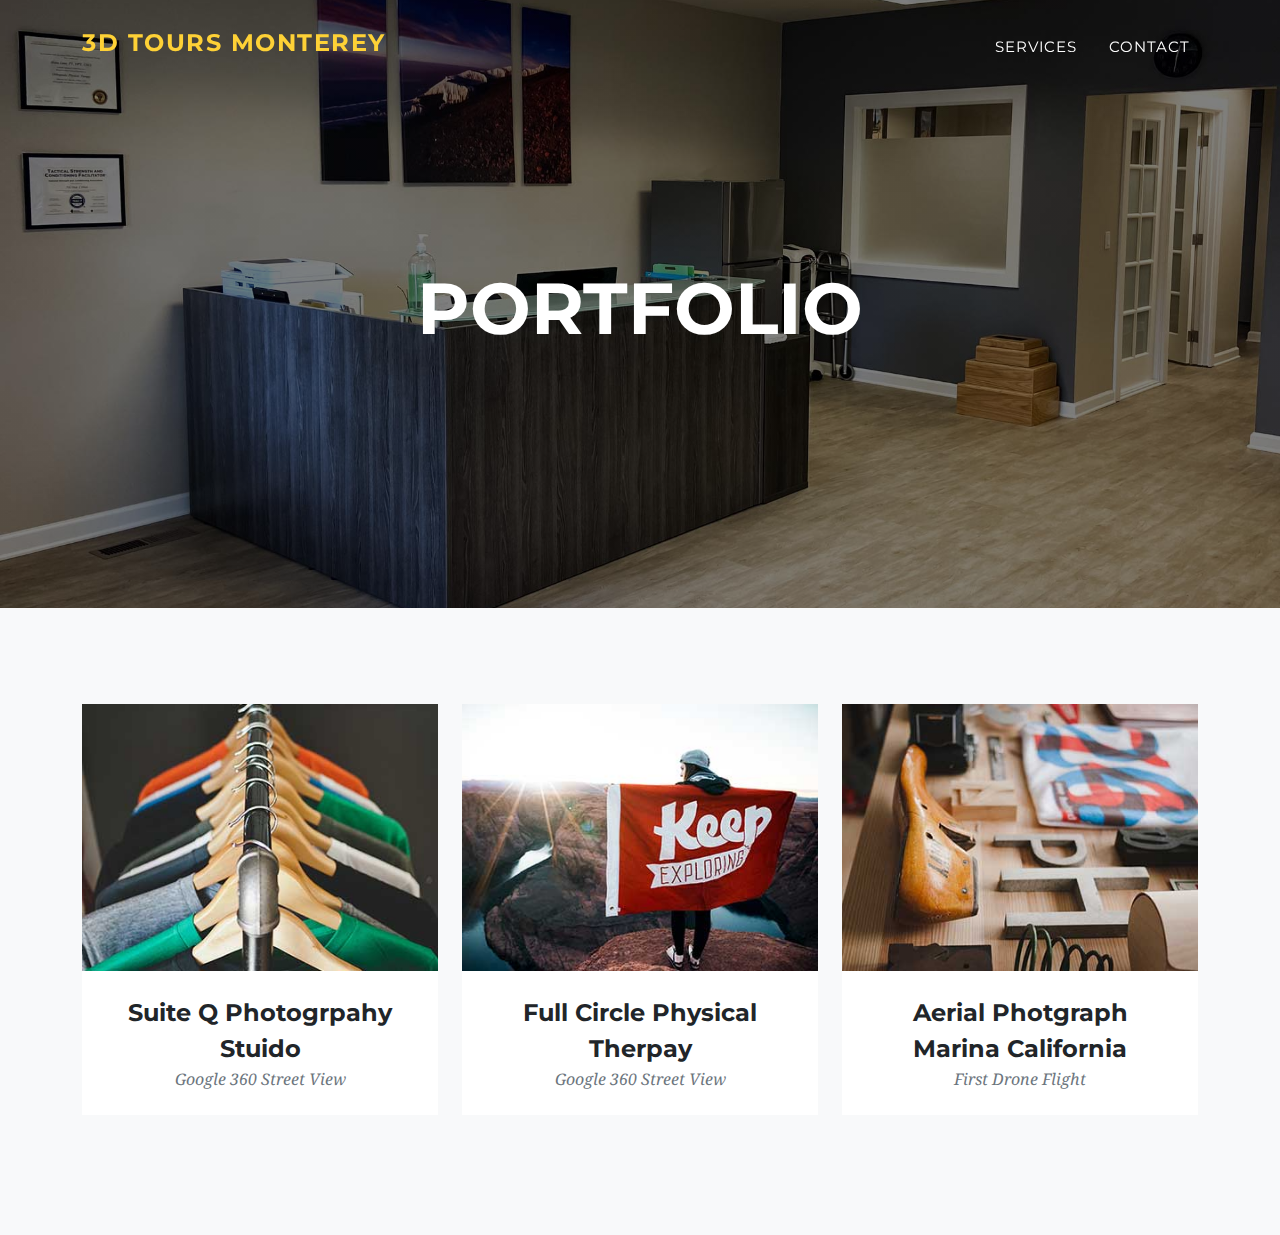
==== examples.html @ b3fc3c9a "Update examples.html" ====
<!DOCTYPE html>
<!-- Global site tag (gtag.js) - Google Analytics -->
<script async src="https://www.googletagmanager.com/gtag/js?id=UA-176696034-1"></script>
<script>
  window.dataLayer = window.dataLayer || [];
  function gtag(){dataLayer.push(arguments);}
  gtag('js', new Date());

  gtag('config', 'UA-176696034-1');
</script>
<html lang="en">
    <head>
        <meta charset="utf-8" />
        <meta name="viewport" content="width=device-width, initial-scale=1, shrink-to-fit=no" />
        <meta name="description" content="3D real estate tours, Monterey California, using Matterport or Zillow. Real estate photography, Google 360 street view tours for your google business listing." />
        <meta property="og:image" content="/assets/img/header-bg.jpg">
        <meta name="author" content="Tom Burns" />
        <meta name="geo.region" content="US-CA" />
        <meta name="geo.placename" content="Marina" />
        <meta name="geo.position" content="36.673181;-121.783283" />
        <meta name="ICBM" content="36.673181, -121.783283" />
        <title>3D Tours Monterey - Virtual Tours</title>
        <link rel="icon" type="image/x-icon" href="assets/img/favicon.ico" />
        <!-- Font Awesome icons (free version)-->
       <!-- <script src="https://use.fontawesome.com/releases/v5.13.0/js/all.js" crossorigin="anonymous"></script> -->
        <!-- Google fonts-->
        <link href="https://fonts.googleapis.com/css?family=Montserrat:400,700" rel="stylesheet" type="text/css" />
        <link href="https://fonts.googleapis.com/css?family=Droid+Serif:400,700,400italic,700italic" rel="stylesheet" type="text/css" />
        <link href="https://fonts.googleapis.com/css?family=Roboto+Slab:400,100,300,700" rel="stylesheet" type="text/css" />
        <!-- Core theme CSS (includes Bootstrap)-->
        <link href="css/styles.css" rel="stylesheet" />
    </head>
    <body id="page-top">
        <!-- Navigation-->
        <nav class="navbar navbar-expand-lg navbar-dark fixed-top" id="mainNav">
            <div class="container">
                <a class="navbar-brand js-scroll-trigger" href="https://3dtoursmonterey.com/"><h1 style="font-size:1.5rem">3D Tours Monterey</h1></a>
                <button class="navbar-toggler navbar-toggler-right" type="button" data-toggle="collapse" data-target="#navbarResponsive" aria-controls="navbarResponsive" aria-expanded="false" aria-label="Toggle navigation">
                    Menu
                    <i class="fas fa-bars ml-1"></i>
                </button>
                <div class="collapse navbar-collapse" id="navbarResponsive">
                    <ul class="navbar-nav text-uppercase ml-auto">
                        <li class="nav-item"><a class="nav-link js-scroll-trigger" href="https://3dtoursmonterey.com/#services">Services</a></li>
                       <!-- <li class="nav-item"><a class="nav-link js-scroll-trigger" href="#portfolio">Portfolio</a></li> -->
                       <!-- <li class="nav-item"><a class="nav-link js-scroll-trigger" href="#about">About</a></li> -->
                       <!-- <li class="nav-item"><a class="nav-link js-scroll-trigger" href="#team">Team</a></li> -->
                        <li class="nav-item"><a class="nav-link js-scroll-trigger" href="https://3dtoursmonterey.com/#contact">Contact</a></li>
                    </ul>
                </div>
            </div>
        </nav>
        <!-- Masthead-->
        <header class="masthead">
          <div class="container">
                <div class="masthead-heading text-uppercase">Portfolio</div>
        </header>
        
        <!-- Portfolio Grid-->
       <section class="page-section bg-light" id="portfolio">
            <div class="container">
                <div class="text-center">
                </div>
                <div class="row">
                    <div class="col-lg-4 col-sm-6 mb-4">
                        <div class="portfolio-item">
                            <a class="portfolio-link" data-toggle="modal" href="#portfolioModal1">
                                <div class="portfolio-hover">
                                    <div class="portfolio-hover-content"><i class="fas fa-plus fa-3x"></i></div>
                                </div>
                                <img class="img-fluid" src="assets/img/portfolio/01-thumbnail.jpg" alt="" />
                            </a>
                            <div class="portfolio-caption">
                                <div class="portfolio-caption-heading">Suite Q Photogrpahy Stuido</div>
                                <div class="portfolio-caption-subheading text-muted">Google 360 Street View</div>
                            </div>
                        </div>
                    </div>
                    <div class="col-lg-4 col-sm-6 mb-4">
                        <div class="portfolio-item">
                            <a class="portfolio-link" data-toggle="modal" href="#portfolioModal2">
                                <div class="portfolio-hover">
                                    <div class="portfolio-hover-content"><i class="fas fa-plus fa-3x"></i></div>
                                </div>
                                <img class="img-fluid" src="assets/img/portfolio/02-thumbnail.jpg" alt="" />
                            </a>
                            <div class="portfolio-caption">
                                <div class="portfolio-caption-heading">Full Circle Physical Therpay</div>
                                <div class="portfolio-caption-subheading text-muted">Google 360 Street View</div>
                            </div>
                        </div>
                    </div>
                    <div class="col-lg-4 col-sm-6 mb-4">
                        <div class="portfolio-item">
                            <a class="portfolio-link" data-toggle="modal" href="#portfolioModal3">
                                <div class="portfolio-hover">
                                    <div class="portfolio-hover-content"><i class="fas fa-plus fa-3x"></i></div>
                                </div>
                                <img class="img-fluid" src="assets/img/portfolio/03-thumbnail.jpg" alt="" />
                            </a>
                            <div class="portfolio-caption">
                                <div class="portfolio-caption-heading">Aerial Photgraph Marina California</div>
                                <div class="portfolio-caption-subheading text-muted">First Drone Flight</div>
                            </div>
                        </div>
                    </div>
                    
        <!-- About-->
       <!-- <section class="page-section" id="about">
            <div class="container">
                <div class="text-center">
                    <h2 class="section-heading text-uppercase">About</h2>
                    <h3 class="section-subheading text-muted">Lorem ipsum dolor sit amet consectetur.</h3>
                </div>
                <ul class="timeline">
                    <li>
                        <div class="timeline-image"><img class="rounded-circle img-fluid" src="assets/img/about/1.jpg" alt="" /></div>
                        <div class="timeline-panel">
                            <div class="timeline-heading">
                                <h4>2009-2011</h4>
                                <h4 class="subheading">Our Humble Beginnings</h4>
                            </div>
                            <div class="timeline-body"><p class="text-muted">Lorem ipsum dolor sit amet, consectetur adipisicing elit. Sunt ut voluptatum eius sapiente, totam reiciendis temporibus qui quibusdam, recusandae sit vero unde, sed, incidunt et ea quo dolore laudantium consectetur!</p></div>
                        </div>
                    </li>
                    <li class="timeline-inverted">
                        <div class="timeline-image"><img class="rounded-circle img-fluid" src="assets/img/about/2.jpg" alt="" /></div>
                        <div class="timeline-panel">
                            <div class="timeline-heading">
                                <h4>March 2011</h4>
                                <h4 class="subheading">An Agency is Born</h4>
                            </div>
                            <div class="timeline-body"><p class="text-muted">Lorem ipsum dolor sit amet, consectetur adipisicing elit. Sunt ut voluptatum eius sapiente, totam reiciendis temporibus qui quibusdam, recusandae sit vero unde, sed, incidunt et ea quo dolore laudantium consectetur!</p></div>
                        </div>
                    </li>
                    <li>
                        <div class="timeline-image"><img class="rounded-circle img-fluid" src="assets/img/about/3.jpg" alt="" /></div>
                        <div class="timeline-panel">
                            <div class="timeline-heading">
                                <h4>December 2012</h4>
                                <h4 class="subheading">Transition to Full Service</h4>
                            </div>
                            <div class="timeline-body"><p class="text-muted">Lorem ipsum dolor sit amet, consectetur adipisicing elit. Sunt ut voluptatum eius sapiente, totam reiciendis temporibus qui quibusdam, recusandae sit vero unde, sed, incidunt et ea quo dolore laudantium consectetur!</p></div>
                        </div>
                    </li>
                    <li class="timeline-inverted">
                        <div class="timeline-image"><img class="rounded-circle img-fluid" src="assets/img/about/4.jpg" alt="" /></div>
                        <div class="timeline-panel">
                            <div class="timeline-heading">
                                <h4>July 2014</h4>
                                <h4 class="subheading">Phase Two Expansion</h4>
                            </div>
                            <div class="timeline-body"><p class="text-muted">Lorem ipsum dolor sit amet, consectetur adipisicing elit. Sunt ut voluptatum eius sapiente, totam reiciendis temporibus qui quibusdam, recusandae sit vero unde, sed, incidunt et ea quo dolore laudantium consectetur!</p></div>
                        </div>
                    </li>
                    <li class="timeline-inverted">
                        <div class="timeline-image">
                            <h4>
                                Be Part
                                <br />
                                Of Our
                                <br />
                                Story!
                            </h4>
                        </div>
                    </li>
                </ul>
            </div>
        </section> -->
        <!-- Team-->
        <!-- <section class="page-section bg-light" id="team">
            <div class="container">
                <div class="text-center">
                    <h2 class="section-heading text-uppercase">Our Amazing Team</h2>
                    <h3 class="section-subheading text-muted">Lorem ipsum dolor sit amet consectetur.</h3>
                </div>
                <!-- <div class="row">
                    <div class="col-lg-4">
                        <div class="team-member">
                            <img class="mx-auto rounded-circle" src="assets/img/team/1.jpg" alt="" />
                            <h4>Kay Garland</h4>
                            <p class="text-muted">Lead Designer</p>
                            <a class="btn btn-dark btn-social mx-2" href="#!"><i class="fab fa-twitter"></i></a>
                            <a class="btn btn-dark btn-social mx-2" href="#!"><i class="fab fa-facebook-f"></i></a>
                            <a class="btn btn-dark btn-social mx-2" href="#!"><i class="fab fa-linkedin-in"></i></a>
                        </div>
                    </div>
                    <div class="col-lg-4">
                        <div class="team-member">
                            <img class="mx-auto rounded-circle" src="assets/img/team/2.jpg" alt="" />
                            <h4>Larry Parker</h4>
                            <p class="text-muted">Lead Marketer</p>
                            <a class="btn btn-dark btn-social mx-2" href="#!"><i class="fab fa-twitter"></i></a>
                            <a class="btn btn-dark btn-social mx-2" href="#!"><i class="fab fa-facebook-f"></i></a>
                            <a class="btn btn-dark btn-social mx-2" href="#!"><i class="fab fa-linkedin-in"></i></a>
                        </div>
                    </div>
                    <div class="col-lg-4">
                        <div class="team-member">
                            <img class="mx-auto rounded-circle" src="assets/img/team/3.jpg" alt="" />
                            <h4>Diana Petersen</h4>
                            <p class="text-muted">Lead Developer</p>
                            <a class="btn btn-dark btn-social mx-2" href="#!"><i class="fab fa-twitter"></i></a>
                            <a class="btn btn-dark btn-social mx-2" href="#!"><i class="fab fa-facebook-f"></i></a>
                            <a class="btn btn-dark btn-social mx-2" href="#!"><i class="fab fa-linkedin-in"></i></a>
                        </div>
                    </div>
                </div> -->
              <!--  <div class="row">
                    <div class="col-lg-8 mx-auto text-center"><p class="large text-muted">Lorem ipsum dolor sit amet, consectetur adipisicing elit. Aut eaque, laboriosam veritatis, quos non quis ad perspiciatis, totam corporis ea, alias ut unde.</p></div>
                </div>
            </div>
        </section> -->
        <!-- Clients-->
        <!-- <div class="py-5">
            <div class="container">
                <div class="row">
                    <div class="col-md-3 col-sm-6 my-3">
                        <a href="#!"><img class="img-fluid d-block mx-auto" src="assets/img/logos/envato.jpg" alt="" /></a>
                    </div>
                    <div class="col-md-3 col-sm-6 my-3">
                        <a href="#!"><img class="img-fluid d-block mx-auto" src="assets/img/logos/designmodo.jpg" alt="" /></a>
                    </div>
                    <div class="col-md-3 col-sm-6 my-3">
                        <a href="#!"><img class="img-fluid d-block mx-auto" src="assets/img/logos/themeforest.jpg" alt="" /></a>
                    </div>
                    <div class="col-md-3 col-sm-6 my-3">
                        <a href="#!"><img class="img-fluid d-block mx-auto" src="assets/img/logos/creative-market.jpg" alt="" /></a>
                    </div>
                </div>
            </div>
        </div> -->
         
        <!-- Bootstrap core JS-->
        <script src="https://cdnjs.cloudflare.com/ajax/libs/jquery/3.5.1/jquery.min.js"></script>
        <script src="https://stackpath.bootstrapcdn.com/bootstrap/4.5.0/js/bootstrap.bundle.min.js"></script>
        <!-- Third party plugin JS-->
       <!-- <script src="https://cdnjs.cloudflare.com/ajax/libs/jquery-easing/1.4.1/jquery.easing.min.js"></script> -->
        <!-- Contact form JS-->
        <!-- <script src="assets/mail/jqBootstrapValidation.js"></script> -->
        <!-- <script src="assets/mail/contact_me.js"></script> -->
        <!-- Core theme JS-->
        <script src="js/scripts.js"></script>
    </body>
</html>
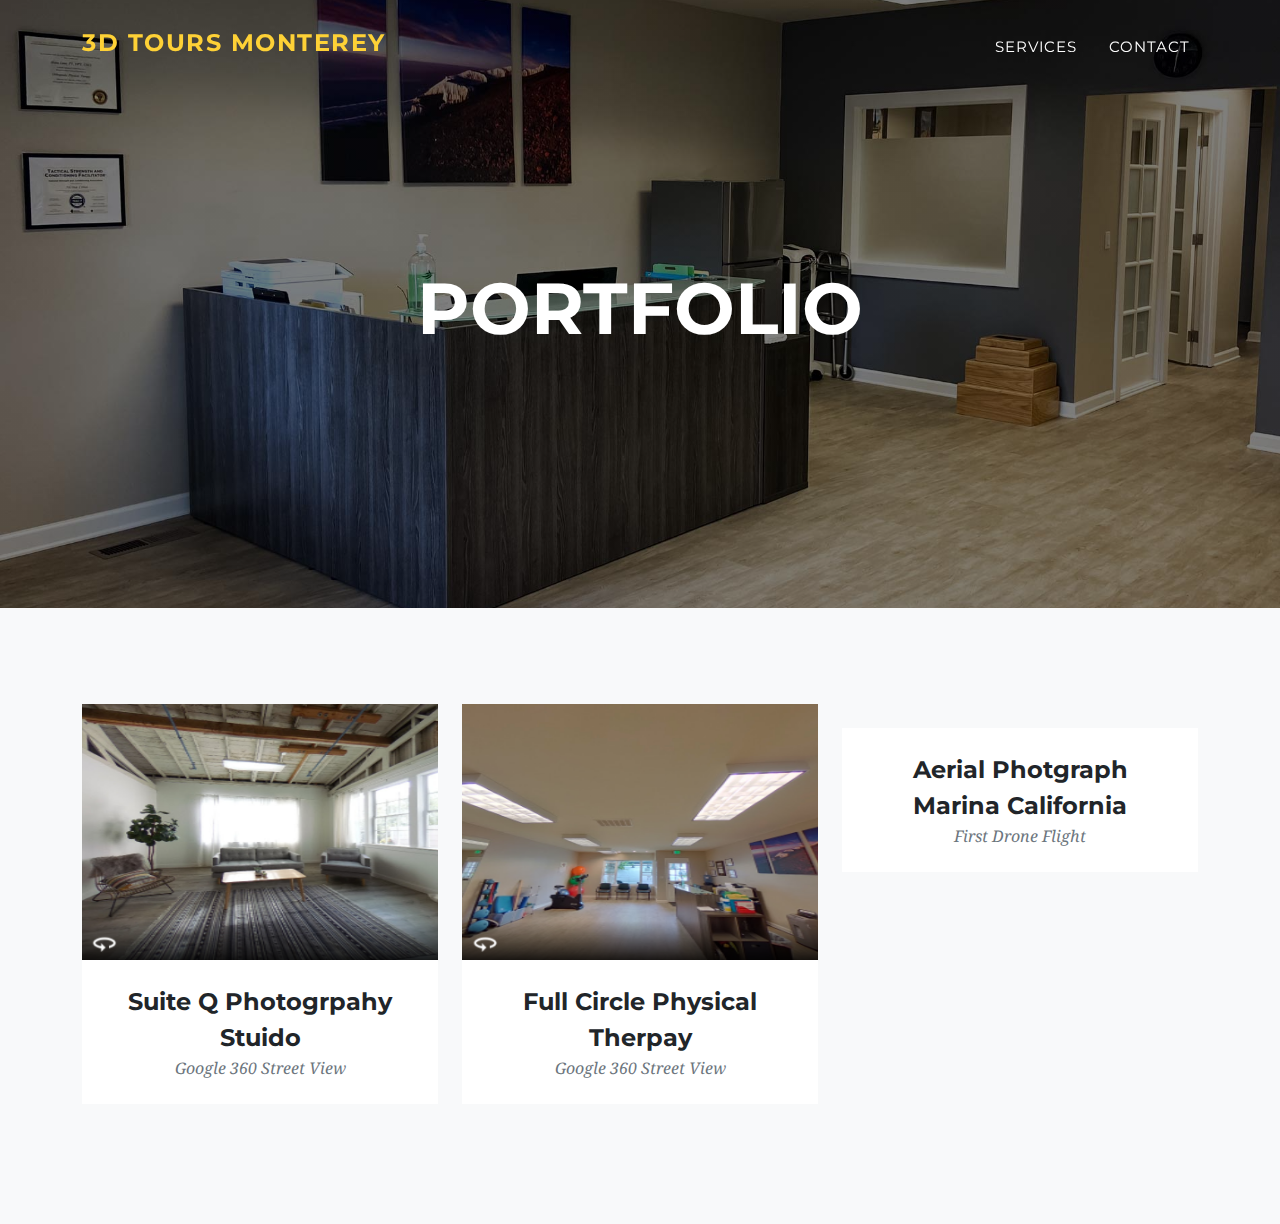
==== commit 32736299: "Update examples.html" ====
--- a/examples.html
+++ b/examples.html
@@ -64,11 +64,11 @@
                 <div class="row">
                     <div class="col-lg-4 col-sm-6 mb-4">
                         <div class="portfolio-item">
-                            <a class="portfolio-link" data-toggle="modal" href="#portfolioModal1">
+                            <a class="portfolio-link" data-toggle="modal" href="https://www.google.com/maps/place/Shannon+Cronin+Photography/@36.6162133,-121.90087,3a,75y,200h,90t/data=!3m8!1e1!3m6!1sAF1QipNYVYHRVGqxt8hQzLGD9gj-IT0s-aGE2JAY9Ptn!2e10!3e11!6shttps:%2F%2Flh5.googleusercontent.com%2Fp%2FAF1QipNYVYHRVGqxt8hQzLGD9gj-IT0s-aGE2JAY9Ptn%3Dw203-h100-k-no-pi-0-ya149.40001-ro0-fo100!7i5376!8i2688!4m5!3m4!1s0x0:0x42dc16bdfdbe0ea1!8m2!3d36.6160924!4d-121.900684">
                                 <div class="portfolio-hover">
                                     <div class="portfolio-hover-content"><i class="fas fa-plus fa-3x"></i></div>
                                 </div>
-                                <img class="img-fluid" src="assets/img/portfolio/01-thumbnail.jpg" alt="" />
+                                <img class="img-fluid" src="assets/img/suiteq.png" alt="" />
                             </a>
                             <div class="portfolio-caption">
                                 <div class="portfolio-caption-heading">Suite Q Photogrpahy Stuido</div>
@@ -78,11 +78,11 @@
                     </div>
                     <div class="col-lg-4 col-sm-6 mb-4">
                         <div class="portfolio-item">
-                            <a class="portfolio-link" data-toggle="modal" href="#portfolioModal2">
+                            <a class="portfolio-link" data-toggle="modal" href="https://www.google.com/maps/uv?pb=!1s0x808de510007c65bf%3A0xb21daf4053784de3!3m1!7e115!4shttps%3A%2F%2Flh5.googleusercontent.com%2Fp%2FAF1QipOMHw4RdO_IGwBA3sWumiS3IOFM2UKy2M-Zhm3w%3Dw213-h160-k-no!5sfull%20circle%20therapy%20-%20Google%20Search!15sCgIgAQ&imagekey=!1e10!2sAF1QipOpLAdDI_yScW6TeFF5r1F9w0S8KlMDLZnbgQfN&hl=en&sa=X&ved=2ahUKEwipvoyQsMnsAhXCJzQIHanyDpQQoiowCnoECBYQAw">
                                 <div class="portfolio-hover">
                                     <div class="portfolio-hover-content"><i class="fas fa-plus fa-3x"></i></div>
                                 </div>
-                                <img class="img-fluid" src="assets/img/portfolio/02-thumbnail.jpg" alt="" />
+                                <img class="img-fluid" src="assets/img/fullcircle.png" alt="" />
                             </a>
                             <div class="portfolio-caption">
                                 <div class="portfolio-caption-heading">Full Circle Physical Therpay</div>
@@ -96,7 +96,7 @@
                                 <div class="portfolio-hover">
                                     <div class="portfolio-hover-content"><i class="fas fa-plus fa-3x"></i></div>
                                 </div>
-                                <img class="img-fluid" src="assets/img/portfolio/03-thumbnail.jpg" alt="" />
+                                <img class="img-fluid" src="assets/img/dronephoto.png" alt="" />
                             </a>
                             <div class="portfolio-caption">
                                 <div class="portfolio-caption-heading">Aerial Photgraph Marina California</div>
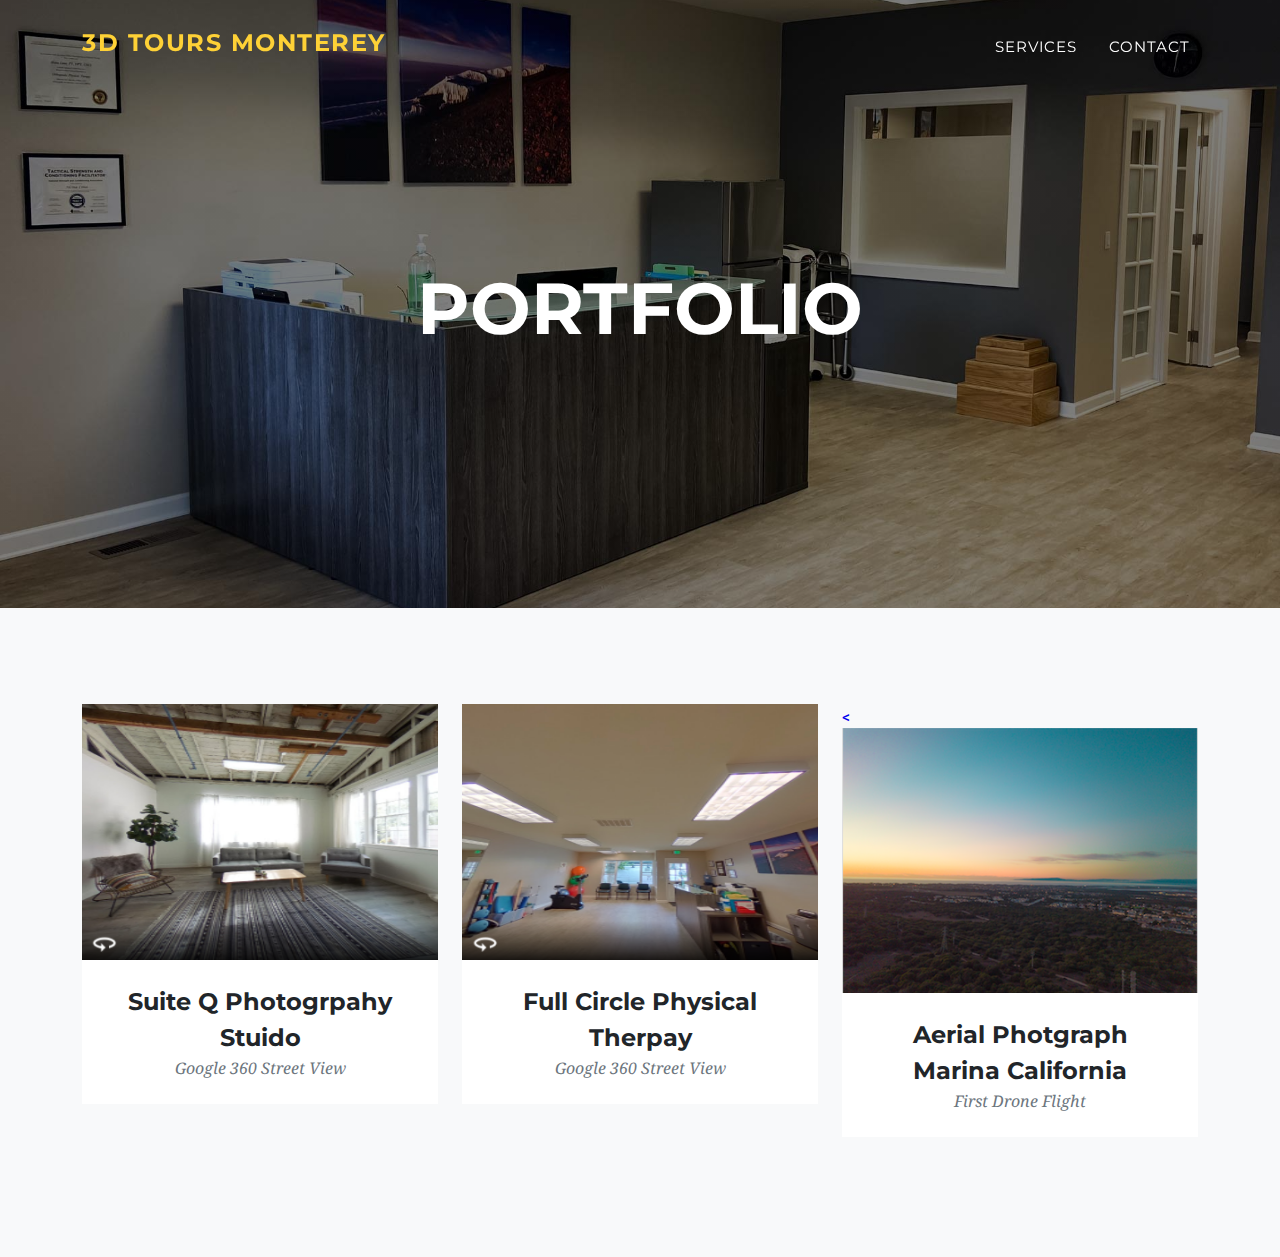
==== commit 90573112: "Update examples.html" ====
--- a/examples.html
+++ b/examples.html
@@ -64,10 +64,10 @@
                 <div class="row">
                     <div class="col-lg-4 col-sm-6 mb-4">
                         <div class="portfolio-item">
-                            <a class="portfolio-link" data-toggle="modal" href="https://www.google.com/maps/place/Shannon+Cronin+Photography/@36.6162133,-121.90087,3a,75y,200h,90t/data=!3m8!1e1!3m6!1sAF1QipNYVYHRVGqxt8hQzLGD9gj-IT0s-aGE2JAY9Ptn!2e10!3e11!6shttps:%2F%2Flh5.googleusercontent.com%2Fp%2FAF1QipNYVYHRVGqxt8hQzLGD9gj-IT0s-aGE2JAY9Ptn%3Dw203-h100-k-no-pi-0-ya149.40001-ro0-fo100!7i5376!8i2688!4m5!3m4!1s0x0:0x42dc16bdfdbe0ea1!8m2!3d36.6160924!4d-121.900684">
-                                <div class="portfolio-hover">
+                            <a class="portfolio-link" data-toggle="modal" href="https://goo.gl/maps/Phx63XoaUaps8brp6">
+                               <!-- <div class="portfolio-hover">
                                     <div class="portfolio-hover-content"><i class="fas fa-plus fa-3x"></i></div>
-                                </div>
+                                </div> -->
                                 <img class="img-fluid" src="assets/img/suiteq.png" alt="" />
                             </a>
                             <div class="portfolio-caption">
@@ -78,10 +78,8 @@
                     </div>
                     <div class="col-lg-4 col-sm-6 mb-4">
                         <div class="portfolio-item">
-                            <a class="portfolio-link" data-toggle="modal" href="https://www.google.com/maps/uv?pb=!1s0x808de510007c65bf%3A0xb21daf4053784de3!3m1!7e115!4shttps%3A%2F%2Flh5.googleusercontent.com%2Fp%2FAF1QipOMHw4RdO_IGwBA3sWumiS3IOFM2UKy2M-Zhm3w%3Dw213-h160-k-no!5sfull%20circle%20therapy%20-%20Google%20Search!15sCgIgAQ&imagekey=!1e10!2sAF1QipOpLAdDI_yScW6TeFF5r1F9w0S8KlMDLZnbgQfN&hl=en&sa=X&ved=2ahUKEwipvoyQsMnsAhXCJzQIHanyDpQQoiowCnoECBYQAw">
-                                <div class="portfolio-hover">
-                                    <div class="portfolio-hover-content"><i class="fas fa-plus fa-3x"></i></div>
-                                </div>
+                            <a class="portfolio-link" data-toggle="modal" href="https://goo.gl/maps/rYdB8GTEsHJQRZW89">
+                                
                                 <img class="img-fluid" src="assets/img/fullcircle.png" alt="" />
                             </a>
                             <div class="portfolio-caption">
@@ -92,11 +90,9 @@
                     </div>
                     <div class="col-lg-4 col-sm-6 mb-4">
                         <div class="portfolio-item">
-                            <a class="portfolio-link" data-toggle="modal" href="#portfolioModal3">
-                                <div class="portfolio-hover">
-                                    <div class="portfolio-hover-content"><i class="fas fa-plus fa-3x"></i></div>
-                                </div>
-                                <img class="img-fluid" src="assets/img/dronephoto.png" alt="" />
+                            <a class="portfolio-link" data-toggle="modal" href="assets/img/dronephoto.png">
+                                <
+                                <img class="img-fluid" src="assets/img/dronesmall.png" alt="" />
                             </a>
                             <div class="portfolio-caption">
                                 <div class="portfolio-caption-heading">Aerial Photgraph Marina California</div>
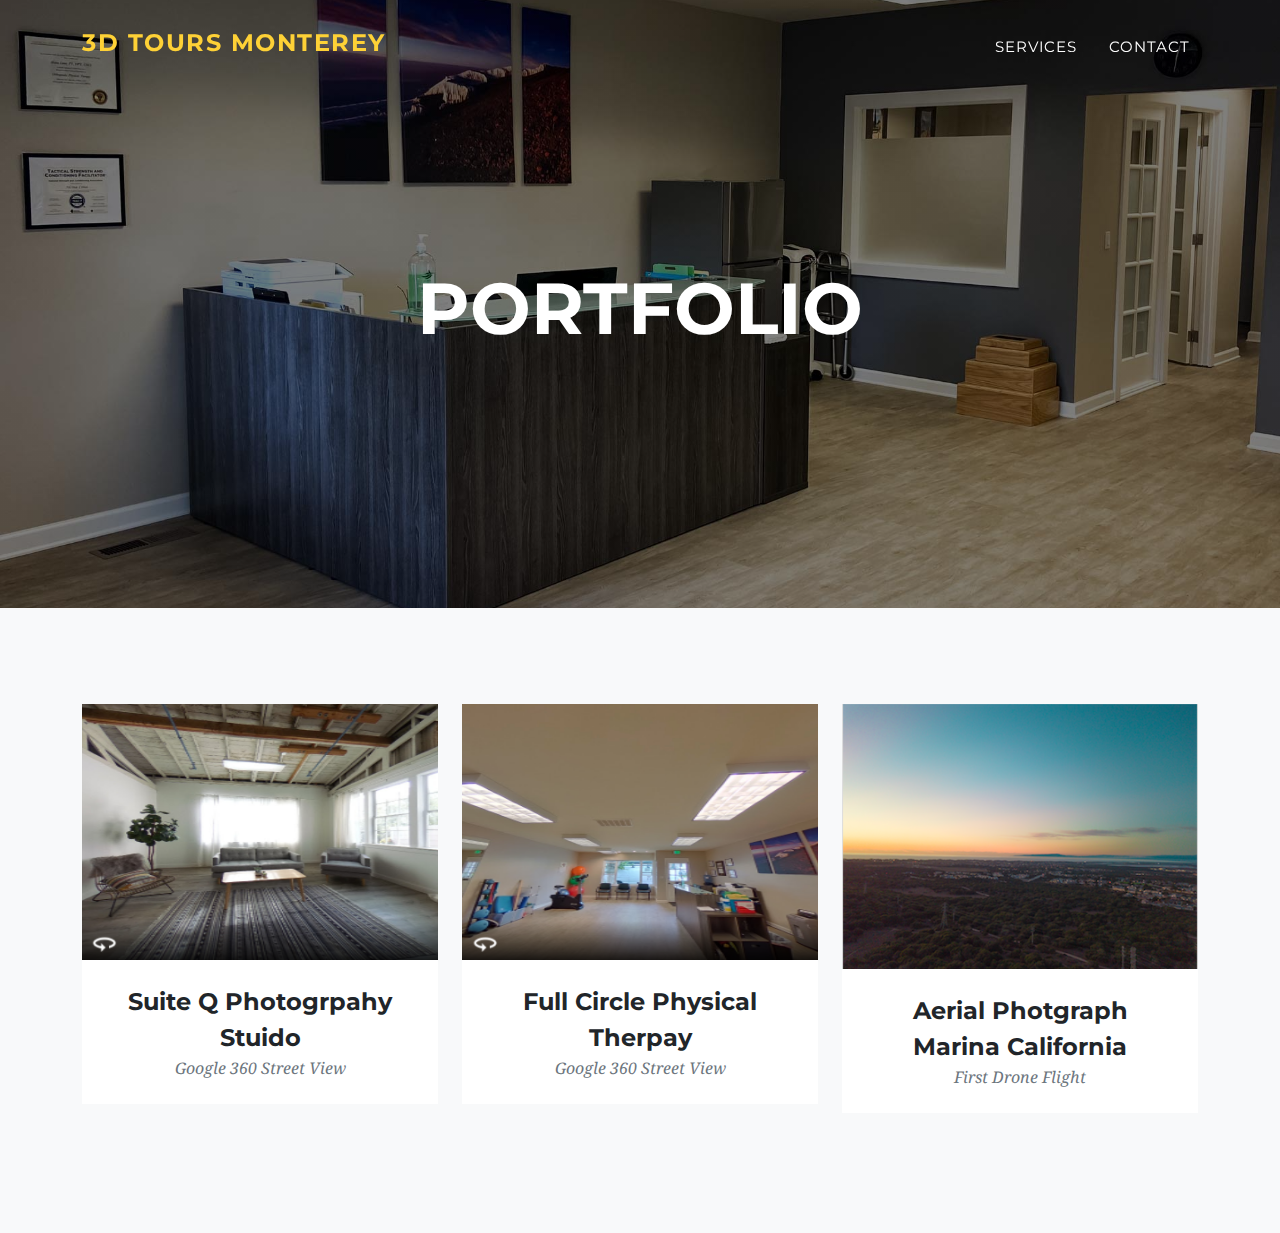
==== commit fc2c04a5: "Update examples.html" ====
--- a/examples.html
+++ b/examples.html
@@ -91,8 +91,8 @@
                     <div class="col-lg-4 col-sm-6 mb-4">
                         <div class="portfolio-item">
                             <a class="portfolio-link" data-toggle="modal" href="assets/img/dronephoto.png">
-                                <
-                                <img class="img-fluid" src="assets/img/dronesmall.png" alt="" />
+                                
+                             <img class="img-fluid" src="assets/img/dronesmall.png" alt="" />
                             </a>
                             <div class="portfolio-caption">
                                 <div class="portfolio-caption-heading">Aerial Photgraph Marina California</div>
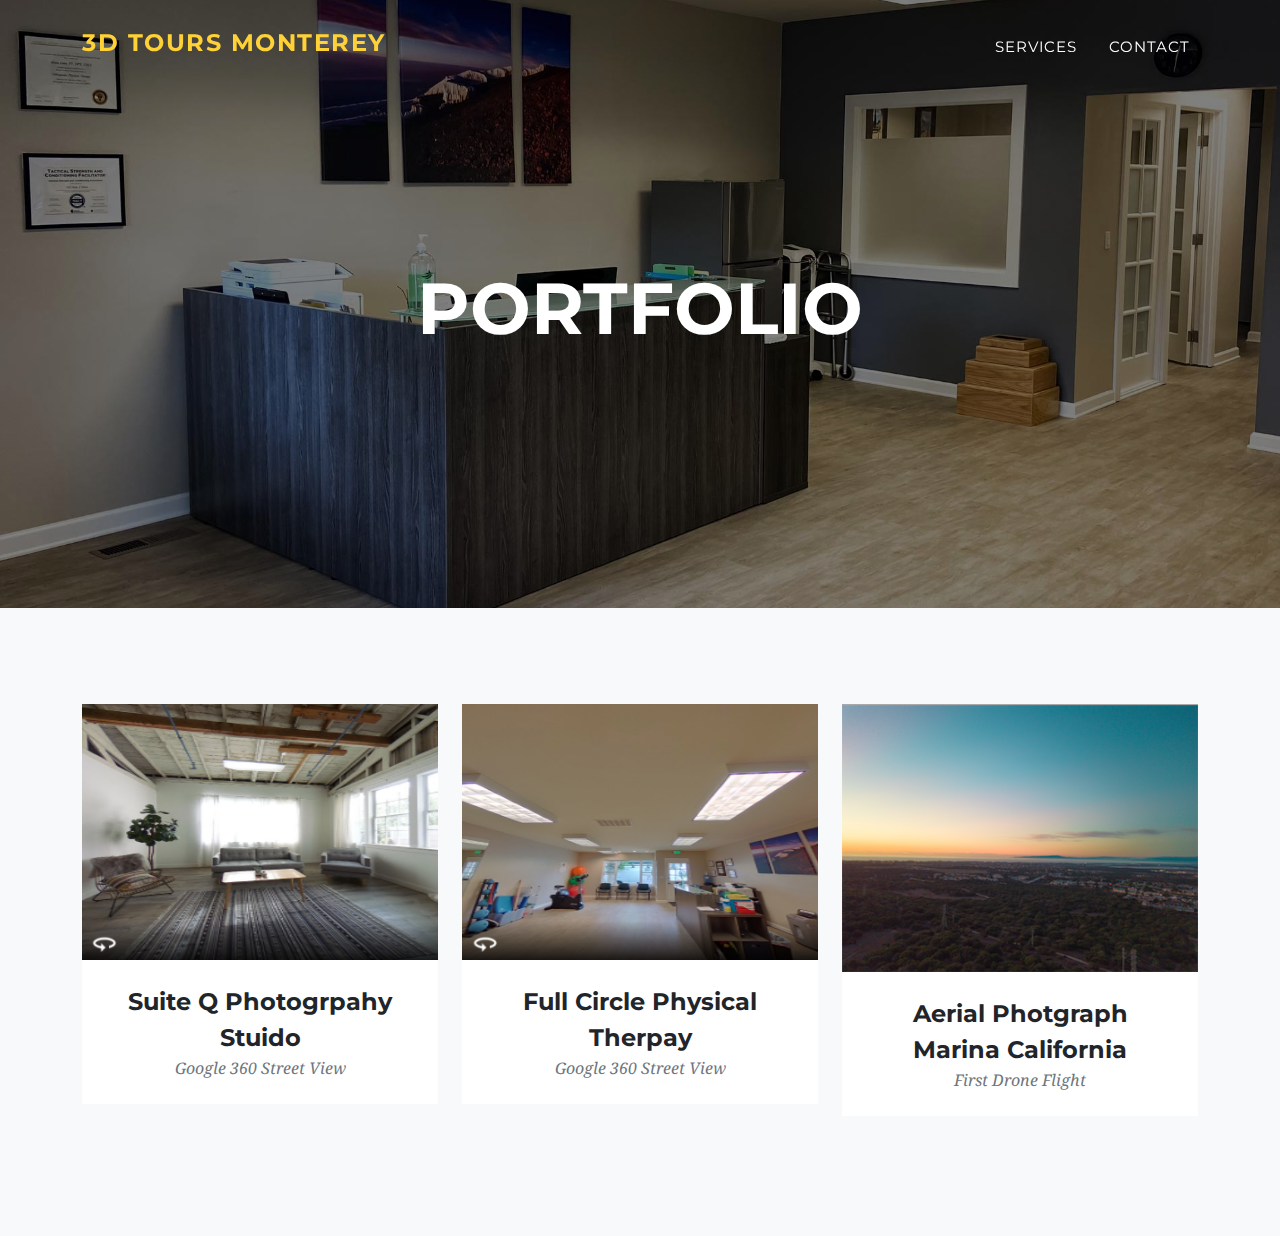
==== commit c10766ab: "Update examples.html" ====
--- a/examples.html
+++ b/examples.html
@@ -64,7 +64,7 @@
                 <div class="row">
                     <div class="col-lg-4 col-sm-6 mb-4">
                         <div class="portfolio-item">
-                            <a class="portfolio-link" data-toggle="modal" href="https://goo.gl/maps/Phx63XoaUaps8brp6">
+                            <a class="portfolio-link" href="https://goo.gl/maps/Phx63XoaUaps8brp6">
                                <!-- <div class="portfolio-hover">
                                     <div class="portfolio-hover-content"><i class="fas fa-plus fa-3x"></i></div>
                                 </div> -->
@@ -78,7 +78,7 @@
                     </div>
                     <div class="col-lg-4 col-sm-6 mb-4">
                         <div class="portfolio-item">
-                            <a class="portfolio-link" data-toggle="modal" href="https://goo.gl/maps/rYdB8GTEsHJQRZW89">
+                            <a class="portfolio-link" href="https://goo.gl/maps/rYdB8GTEsHJQRZW89">
                                 
                                 <img class="img-fluid" src="assets/img/fullcircle.png" alt="" />
                             </a>
@@ -90,7 +90,7 @@
                     </div>
                     <div class="col-lg-4 col-sm-6 mb-4">
                         <div class="portfolio-item">
-                            <a class="portfolio-link" data-toggle="modal" href="assets/img/dronephoto.png">
+                            <a class="portfolio-link" href="assets/img/dronephoto.png">
                                 
                              <img class="img-fluid" src="assets/img/dronesmall.png" alt="" />
                             </a>
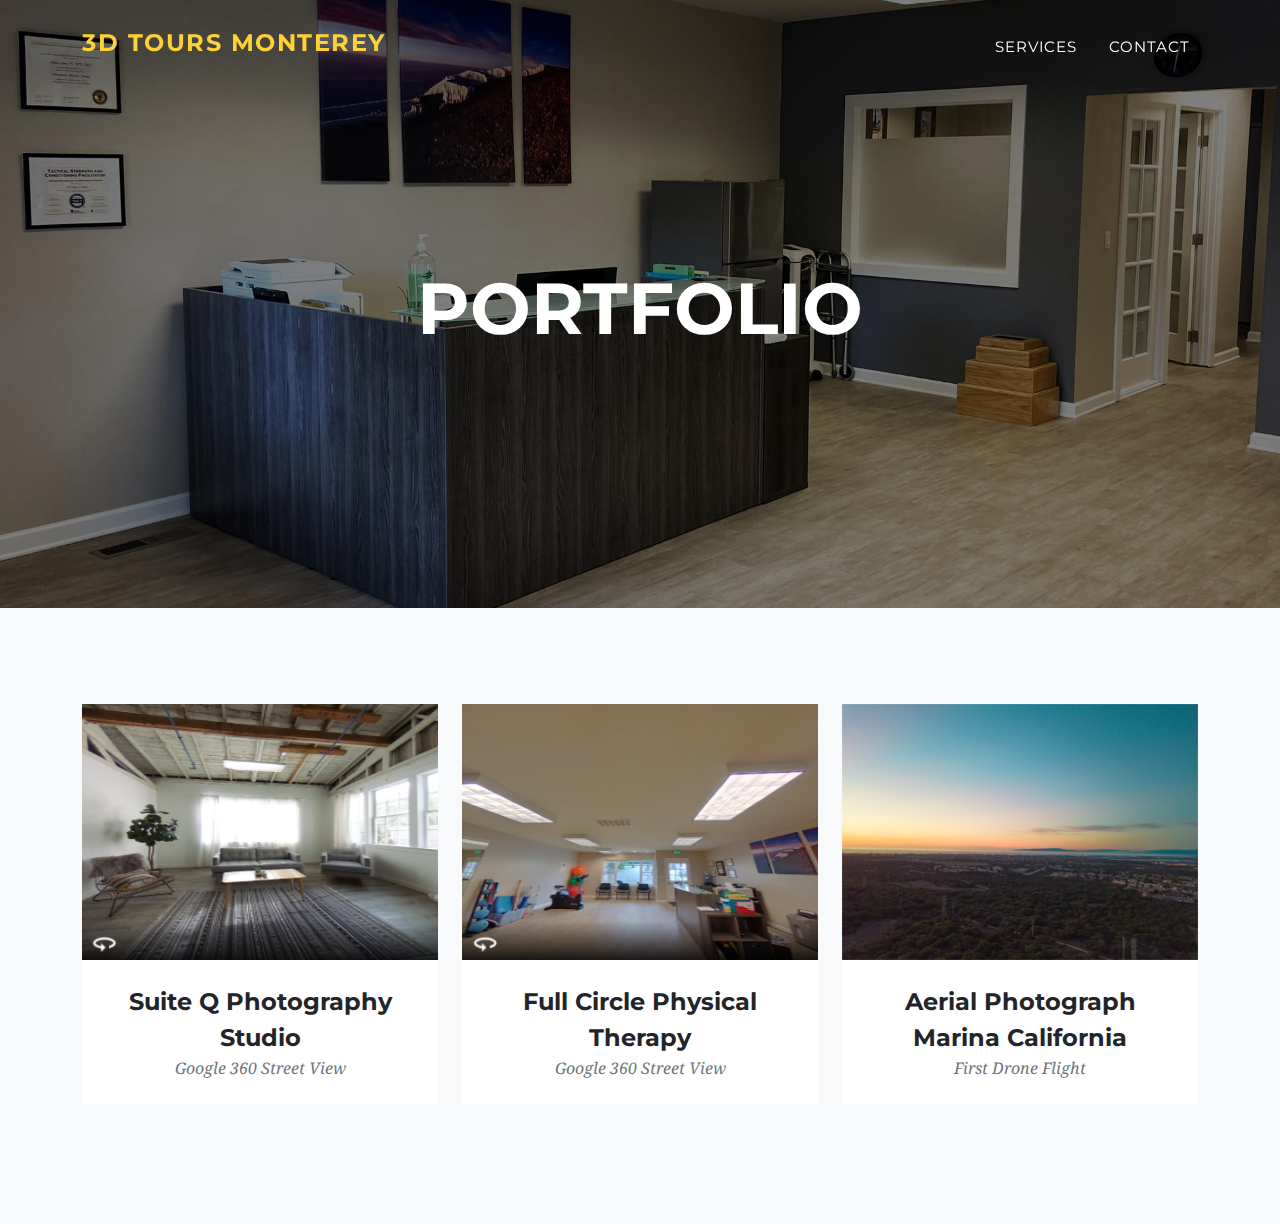
==== commit 8494a01b: "Update examples.html" ====
--- a/examples.html
+++ b/examples.html
@@ -71,7 +71,7 @@
                                 <img class="img-fluid" src="assets/img/suiteq.png" alt="" />
                             </a>
                             <div class="portfolio-caption">
-                                <div class="portfolio-caption-heading">Suite Q Photogrpahy Stuido</div>
+                                <div class="portfolio-caption-heading">Suite Q Photography Studio</div>
                                 <div class="portfolio-caption-subheading text-muted">Google 360 Street View</div>
                             </div>
                         </div>
@@ -83,7 +83,7 @@
                                 <img class="img-fluid" src="assets/img/fullcircle.png" alt="" />
                             </a>
                             <div class="portfolio-caption">
-                                <div class="portfolio-caption-heading">Full Circle Physical Therpay</div>
+                                <div class="portfolio-caption-heading">Full Circle Physical Therapy</div>
                                 <div class="portfolio-caption-subheading text-muted">Google 360 Street View</div>
                             </div>
                         </div>
@@ -95,7 +95,7 @@
                              <img class="img-fluid" src="assets/img/dronesmall.png" alt="" />
                             </a>
                             <div class="portfolio-caption">
-                                <div class="portfolio-caption-heading">Aerial Photgraph Marina California</div>
+                                <div class="portfolio-caption-heading">Aerial Photograph Marina California</div>
                                 <div class="portfolio-caption-subheading text-muted">First Drone Flight</div>
                             </div>
                         </div>
